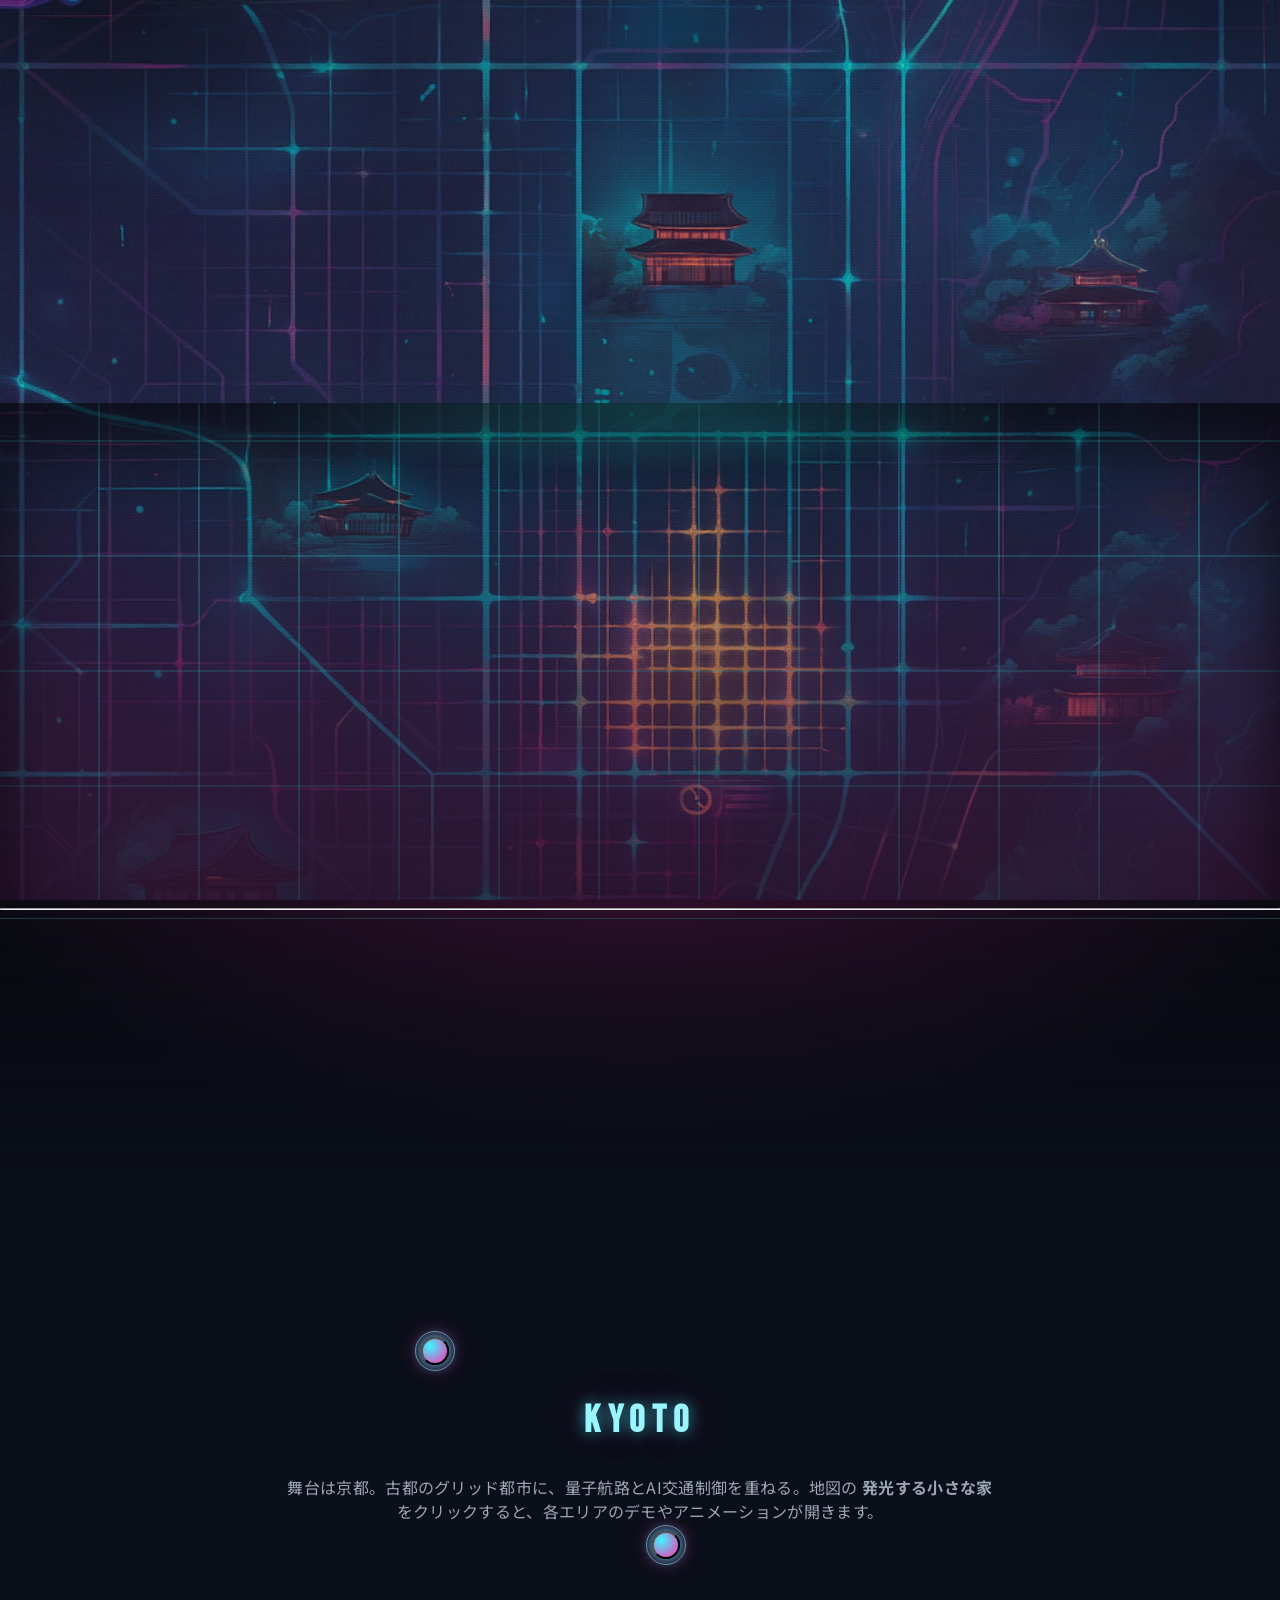
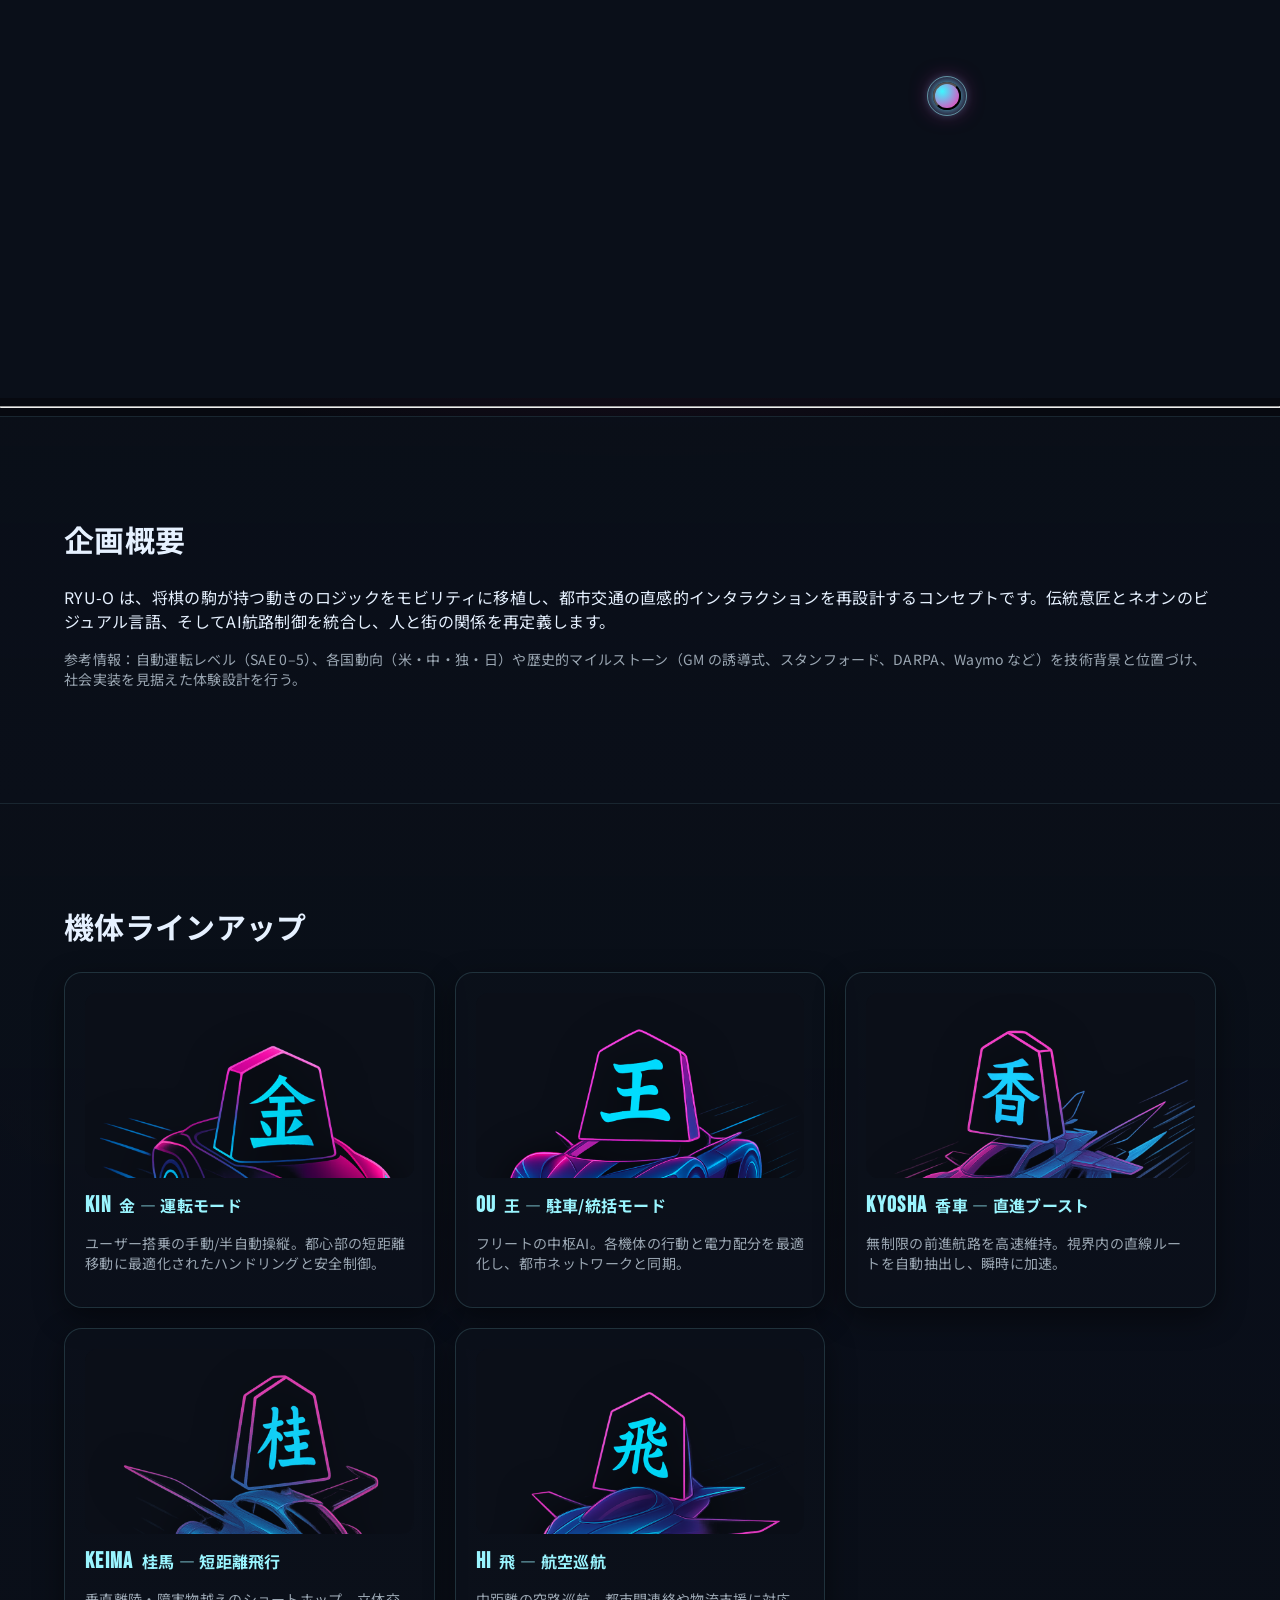
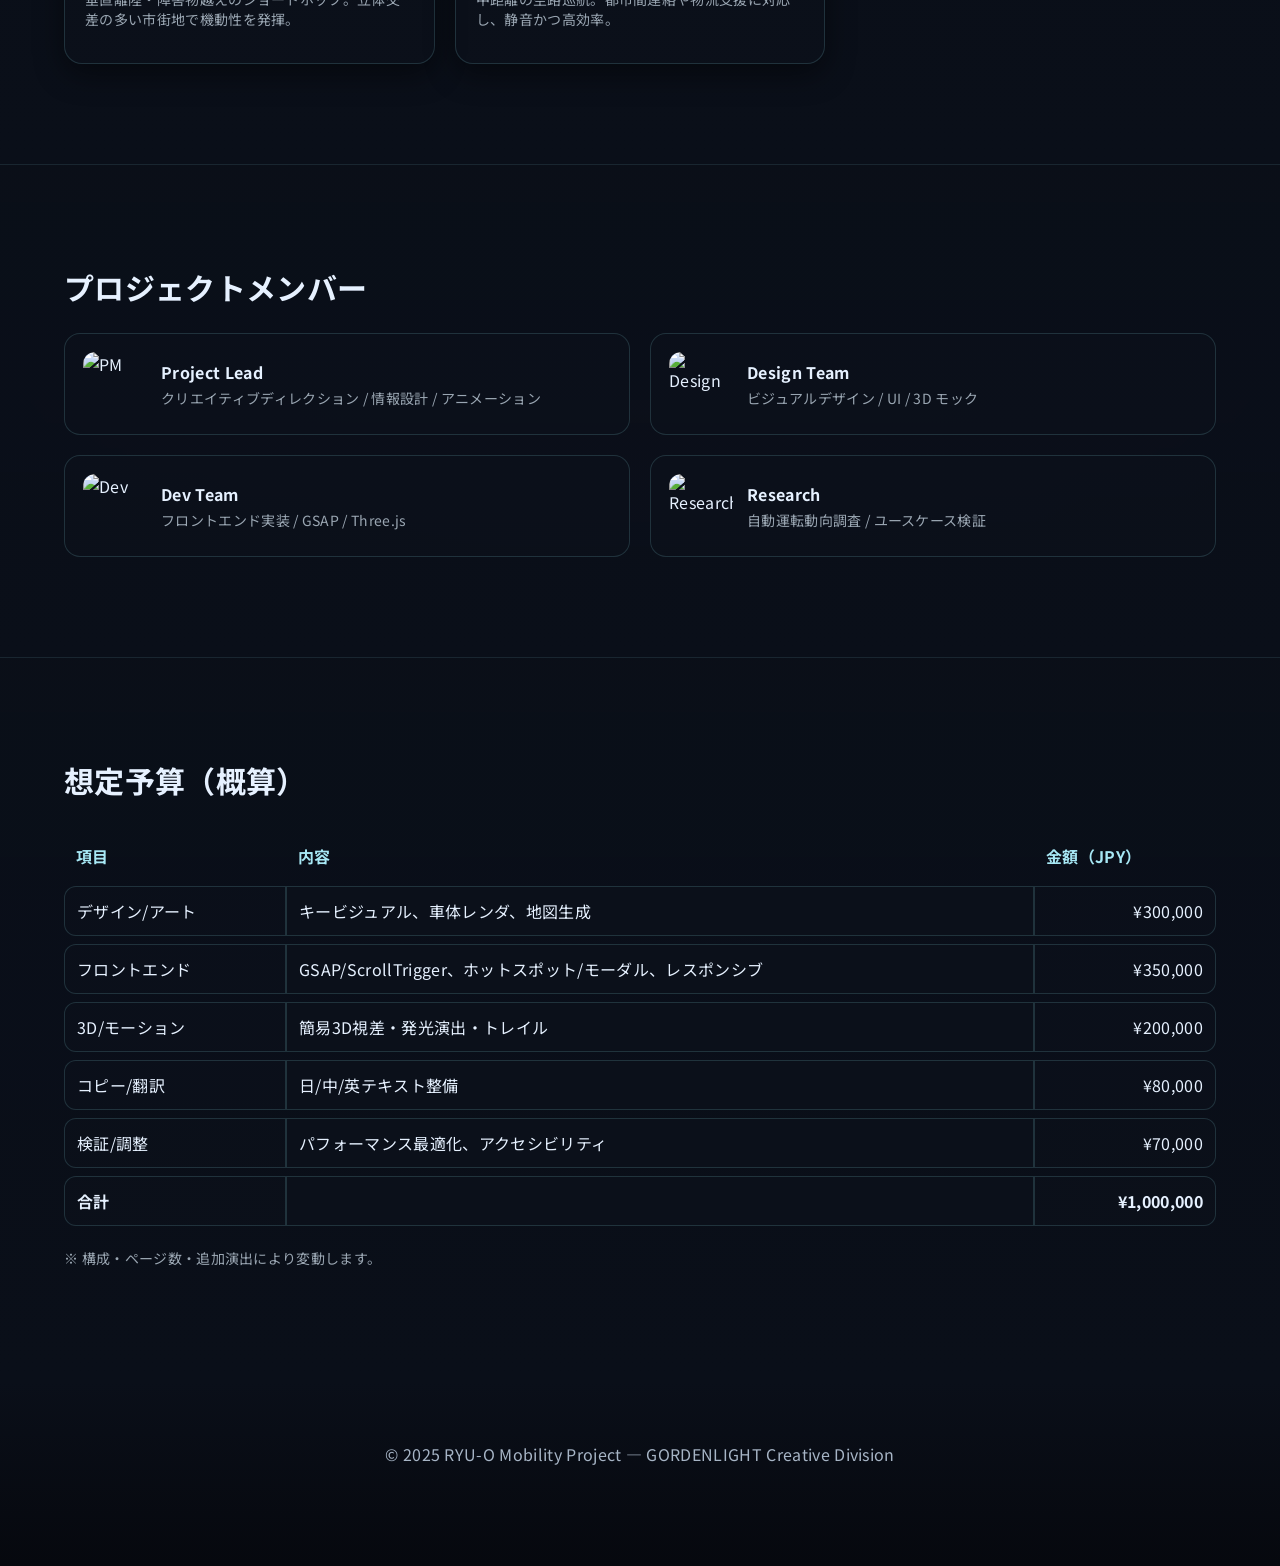
==== introduction/index.html @ 381fb07f "add animation and so on." ====
<!DOCTYPE html>
<html lang="ja">
<head>
  <meta charset="utf-8" />
  <meta name="viewport" content="width=device-width, initial-scale=1" />
  <title>RYU-O | 未来を駆ける、将棋モビリティ</title>
  <meta name="description" content="伝統×テクノロジー。将棋の駒をモチーフにしたモビリティ企画 RYU-O の展示サイト。" />
  <link rel="preconnect" href="https://fonts.googleapis.com">
  <link rel="preconnect" href="https://fonts.gstatic.com" crossorigin>
  <link href="https://fonts.googleapis.com/css2?family=Bebas+Neue&family=Noto+Sans+JP:wght@400;700;900&display=swap" rel="stylesheet">
  <!-- GSAP -->
  <script src="https://cdn.jsdelivr.net/npm/gsap@3.12.5/dist/gsap.min.js" defer></script>
  <script src="https://cdn.jsdelivr.net/npm/gsap@3.12.5/dist/ScrollTrigger.min.js" defer></script>
  <style>
    :root{
      --bg:#070910; --ink:#E6F1FF; --muted:#9AA6B2; --neon-pink:#ff2fb3; --neon-cyan:#3cf7ff; --accent:#9af5ff;
      --card:#0C111Bcc; --shadow:0 10px 30px rgba(0,0,0,.45); --max:1200px;
      --glow:0 0 16px rgba(60,247,255,.6),0 0 40px rgba(255,47,179,.25);
    }
    *{box-sizing:border-box}
    html,body{height:100%}
    body{margin:0; background:radial-gradient(1200px 600px at 50% -100px, rgba(255,47,179,.2), transparent 60%), var(--bg); color:var(--ink); font-family:"Noto Sans JP",system-ui,-apple-system,Segoe UI,Roboto,Helvetica,Arial; letter-spacing:.02em; overflow-x:hidden}
    a{color:inherit;text-decoration:none}
    img{max-width:100%;display:block}
    .wrap{max-width:var(--max); margin:0 auto; padding:0 24px}

    /* ===== Hero ===== */
    .hero{position:relative; min-height:100svh; display:grid; place-items:center; overflow:hidden}
    .hero__bg{position:absolute; inset:0; background:linear-gradient(to top, rgba(255,47,179,.25), transparent 45%), url('assets/img/hero.jpg') center/cover no-repeat; filter:saturate(1.05) contrast(1.05)}
    .scanlines{position:absolute; inset:0; background-image:repeating-linear-gradient(to bottom, rgba(255,255,255,.05) 0 1px, transparent 1px 3px); mix-blend-mode: overlay; pointer-events:none}
    .grid-floor{position:absolute; inset:auto 0 0 0; height:48svh; background:linear-gradient(transparent, rgba(7,9,16,.6)), radial-gradient(700px 100px at 50% 0, rgba(60,247,255,.35), transparent 60%), repeating-linear-gradient(90deg, transparent 0 98px, rgba(60,247,255,.25) 98px 100px), repeating-linear-gradient(0deg, transparent 0 98px, rgba(60,247,255,.2) 98px 100px); box-shadow:inset 0 40px 60px rgba(0,0,0,.6); transform-origin:center bottom}
    .hero__title{position:relative; z-index:2; text-align:center; margin-top:-6svh; text-shadow:0 2px 0 rgba(0,0,0,.6), var(--glow)}
    .logo{font-family:"Bebas Neue", system-ui; font-size:clamp(56px,9vw,120px); letter-spacing:.05em}
    .tag{margin-top:8px; font-weight:700; color:var(--accent); text-shadow:var(--glow)}
    .cta{margin-top:20px; display:inline-flex; gap:10px}
    .btn{padding:10px 16px; border-radius:12px; border:1px solid rgba(154,245,255,.2); background:#0b0f18b3; box-shadow:var(--shadow); font-weight:700}

    /* Car sprites */
    .cars{position:absolute; inset:0; pointer-events:none}
    .car{position:absolute; width:min(22vw, 320px); filter:drop-shadow(0 10px 20px rgba(0,0,0,.8)); transform:translate3d(0,0,0) scale(.9); opacity:.9}
    .car--kin{ left:58%; bottom:14%}
    .car--ou { left:38%; bottom:16%}
    .car--kyo{ left:18%; bottom:12%}
    .car--kei{ left:8%;  bottom:20%; width:min(18vw,260px)}
    .car--hi { right:6%; bottom:26%; width:min(18vw,260px)}

    /* ===== Map with hotspots ===== */
    .map{position:relative; min-height:120svh; display:grid; place-items:center; text-align:center; background:linear-gradient(180deg, rgba(10,15,25,0) 0%, rgba(10,15,25,1) 30%), url('assets/img/kyoto-map.jpg') center/cover no-repeat; border-top:1px solid rgba(154,245,255,.18)}
    .map h2{font-family:"Bebas Neue"; letter-spacing:.2em; font-size:clamp(24px,3.5vw,38px); color:var(--accent); text-shadow:var(--glow)}
    .map p{max-width:720px; color:var(--muted); margin:8px auto 28px}
    .hotspots{position:absolute; inset:0}
    .hotspot{position:absolute; width:28px; height:28px; border-radius:50%; background:radial-gradient(circle at 30% 30%, var(--neon-cyan), var(--neon-pink)); box-shadow:0 0 12px rgba(60,247,255,.85), 0 0 22px rgba(255,47,179,.6); cursor:pointer; transform:translate(-50%,-50%)}
    .hotspot:after{content:""; position:absolute; inset:-8px; border-radius:50%; border:1px solid rgba(154,245,255,.5); animation:pulse 1.8s infinite}
    @keyframes pulse{0%{transform:scale(.9)}50%{transform:scale(1.15)}100%{transform:scale(.9)}}

    /* ===== Sections ===== */
    .divider{height:1px; background:linear-gradient(90deg, transparent, rgba(154,245,255,.3), transparent)}
    .section{padding:100px 0; background:linear-gradient(180deg, rgba(10,15,25,.92), rgba(10,15,25,1)); border-top:1px solid rgba(154,245,255,.1)}
    .section h3{font-size:clamp(22px,3vw,30px); margin:0 0 24px}

    /* Feature cards */
    .cards{display:grid; grid-template-columns:repeat(12,1fr); gap:20px}
    .card{grid-column:span 12; background:var(--card); border:1px solid rgba(154,245,255,.15); border-radius:18px; padding:20px; box-shadow:var(--shadow); position:relative; overflow:hidden}
    .card__media{aspect-ratio:16/9; background:#0b0f18; border-radius:12px; overflow:hidden; display:grid; place-items:center; margin-bottom:14px}
    .card__media img{width:100%; height:100%; object-fit:contain; filter:drop-shadow(0 8px 20px rgba(0,0,0,.7))}
    .badge{display:inline-flex; align-items:center; gap:8px; font-weight:700; color:var(--accent)}
    .badge span{font-family:"Bebas Neue"; letter-spacing:.06em; font-size:22px}
    .spec{color:var(--muted); font-size:14px}
    @media(min-width:880px){.card{grid-column:span 6}}
    @media(min-width:1200px){.card{grid-column:span 4}}

    /* Team */
    .team{display:grid; grid-template-columns:repeat(12,1fr); gap:20px}
    .member{grid-column:span 12; background:var(--card); border:1px solid rgba(154,245,255,.15); border-radius:16px; padding:18px; display:flex; gap:14px; align-items:center}
    .member img{width:64px; height:64px; border-radius:12px; object-fit:cover}
    .member h4{margin:0 0 4px}
    .role{color:var(--muted); font-size:14px}
    @media(min-width:820px){.member{grid-column:span 6}}

    /* Budget table */
    .budget{width:100%; border-collapse:separate; border-spacing:0 8px}
    .budget th{color:#A7E8F5; text-align:left; font-weight:700; padding:10px 12px}
    .budget td{padding:12px; background:var(--card); border:1px solid rgba(154,245,255,.15)}
    .budget tr td:first-child{border-radius:12px 0 0 12px}
    .budget tr td:last-child{border-radius:0 12px 12px 0; text-align:right}

    /* Modal for hotspot */
    .modal{position:fixed; inset:0; display:none; place-items:center; background:rgba(0,0,0,.55); backdrop-filter:blur(3px); z-index:999}
    .modal__card{width:min(860px, 92vw); background:#0c111b; border:1px solid rgba(154,245,255,.2); border-radius:18px; padding:22px; box-shadow:0 30px 60px rgba(0,0,0,.5)}
    .modal__title{font-family:"Bebas Neue"; letter-spacing:.08em; font-size:28px; color:var(--accent)}
    .modal__body{color:var(--muted)}
    .modal__close{margin-top:14px; display:inline-flex; padding:10px 14px; border:1px solid rgba(154,245,255,.25); border-radius:10px; cursor:pointer}

    footer{padding:60px 0 100px; text-align:center; color:#A7B5C6; background:linear-gradient(180deg, rgba(10,15,25,1), #06080e)}
  </style>
</head>
<body>
  <!-- ================= HERO ================= -->
  <header class="hero" id="home">
    <div class="hero__bg" aria-hidden="true"></div>
    <div class="grid-floor" aria-hidden="true"></div>
    <div class="scanlines" aria-hidden="true"></div>

    <div class="hero__title wrap">
      <div class="logo">RYU‑O</div>
      <div class="tag">未来を駆ける、将棋モビリティ</div>
      <div class="cta">
        <a class="btn" href="#overview">企画概要</a>
        <a class="btn" href="#features">機体ラインアップ</a>
      </div>
    </div>

    <!-- Car sprites (透明PNGを配置) -->
    <div class="cars" aria-hidden="true">
      <img class="car car--kyo" src="assets/img/car-kyo.png" alt="香車 / KYOSHA" />
      <img class="car car--ou"  src="assets/img/car-ou.png"  alt="王 / OU" />
      <img class="car car--kin" src="assets/img/car-kin.png" alt="金 / KIN" />
      <img class="car car--kei" src="assets/img/car-kei.png" alt="桂馬 / KEIMA" />
      <img class="car car--hi"  src="assets/img/car-hi.png"  alt="飛 / HI" />
    </div>
  </header>

  <hr class="divider"/>

  <!-- =============== MAP + HOTSPOTS =============== -->
  <section class="map" id="map">
    <div class="wrap">
      <h2>KYOTO</h2>
      <p>舞台は京都。古都のグリッド都市に、量子航路とAI交通制御を重ねる。地図の <strong>発光する小さな家</strong> をクリックすると、各エリアのデモやアニメーションが開きます。</p>
    </div>
    <!-- hotspots (百分比で配置) 例：x%, y% -->
    <div class="hotspots" aria-hidden="false">
      <button class="hotspot" style="left:52%; top:58%" data-spot="central"> </button>
      <button class="hotspot" style="left:34%; top:40%" data-spot="north"> </button>
      <button class="hotspot" style="left:74%; top:72%" data-spot="east"> </button>
    </div>
  </section>

  <hr class="divider"/>

  <!-- =============== OVERVIEW =============== -->
  <section class="section" id="overview">
    <div class="wrap">
      <h3>企画概要</h3>
      <p>RYU‑O は、将棋の駒が持つ動きのロジックをモビリティに移植し、都市交通の直感的インタラクションを再設計するコンセプトです。伝統意匠とネオンのビジュアル言語、そしてAI航路制御を統合し、人と街の関係を再定義します。</p>
      <p class="spec">参考情報：自動運転レベル（SAE 0–5）、各国動向（米・中・独・日）や歴史的マイルストーン（GM の誘導式、スタンフォード、DARPA、Waymo など）を技術背景と位置づけ、社会実装を見据えた体験設計を行う。</p>
    </div>
  </section>

  <!-- =============== FEATURES =============== -->
  <section class="section" id="features">
    <div class="wrap">
      <h3>機体ラインアップ</h3>
      <div class="cards">
        <article class="card reveal">
          <div class="card__media"><img src="assets/img/car-kin.png" alt="KIN"/></div>
          <div class="badge"><span>KIN</span> 金 — 運転モード</div>
          <p class="spec">ユーザー搭乗の手動/半自動操縦。都心部の短距離移動に最適化されたハンドリングと安全制御。</p>
        </article>
        <article class="card reveal">
          <div class="card__media"><img src="assets/img/car-ou.png" alt="OU"/></div>
          <div class="badge"><span>OU</span> 王 — 駐車/統括モード</div>
          <p class="spec">フリートの中枢AI。各機体の行動と電力配分を最適化し、都市ネットワークと同期。</p>
        </article>
        <article class="card reveal">
          <div class="card__media"><img src="assets/img/car-kyo.png" alt="KYOSHA"/></div>
          <div class="badge"><span>KYOSHA</span> 香車 — 直進ブースト</div>
          <p class="spec">無制限の前進航路を高速維持。視界内の直線ルートを自動抽出し、瞬時に加速。</p>
        </article>
        <article class="card reveal">
          <div class="card__media"><img src="assets/img/car-kei.png" alt="KEIMA"/></div>
          <div class="badge"><span>KEIMA</span> 桂馬 — 短距離飛行</div>
          <p class="spec">垂直離陸・障害物越えのショートホップ。立体交差の多い市街地で機動性を発揮。</p>
        </article>
        <article class="card reveal">
          <div class="card__media"><img src="assets/img/car-hi.png" alt="HI"/></div>
          <div class="badge"><span>HI</span> 飛 — 航空巡航</div>
          <p class="spec">中距離の空路巡航。都市間連絡や物流支援に対応し、静音かつ高効率。</p>
        </article>
      </div>
    </div>
  </section>

  <!-- =============== TEAM =============== -->
  <section class="section" id="team">
    <div class="wrap">
      <h3>プロジェクトメンバー</h3>
      <div class="team">
        <div class="member reveal">
          <img src="assets/img/member-1.jpg" alt="PM"/>
          <div>
            <h4>Project Lead</h4>
            <div class="role">クリエイティブディレクション / 情報設計 / アニメーション</div>
          </div>
        </div>
        <div class="member reveal">
          <img src="assets/img/member-2.jpg" alt="Design"/>
          <div>
            <h4>Design Team</h4>
            <div class="role">ビジュアルデザイン / UI / 3D モック</div>
          </div>
        </div>
        <div class="member reveal">
          <img src="assets/img/member-3.jpg" alt="Dev"/>
          <div>
            <h4>Dev Team</h4>
            <div class="role">フロントエンド実装 / GSAP / Three.js</div>
          </div>
        </div>
        <div class="member reveal">
          <img src="assets/img/member-4.jpg" alt="Research"/>
          <div>
            <h4>Research</h4>
            <div class="role">自動運転動向調査 / ユースケース検証</div>
          </div>
        </div>
      </div>
    </div>
  </section>

  <!-- =============== BUDGET =============== -->
  <section class="section" id="budget">
    <div class="wrap">
      <h3>想定予算（概算）</h3>
      <table class="budget">
        <thead>
          <tr><th>項目</th><th>内容</th><th>金額（JPY）</th></tr>
        </thead>
        <tbody>
          <tr><td>デザイン/アート</td><td>キービジュアル、車体レンダ、地図生成</td><td>¥300,000</td></tr>
          <tr><td>フロントエンド</td><td>GSAP/ScrollTrigger、ホットスポット/モーダル、レスポンシブ</td><td>¥350,000</td></tr>
          <tr><td>3D/モーション</td><td>簡易3D視差・発光演出・トレイル</td><td>¥200,000</td></tr>
          <tr><td>コピー/翻訳</td><td>日/中/英テキスト整備</td><td>¥80,000</td></tr>
          <tr><td>検証/調整</td><td>パフォーマンス最適化、アクセシビリティ</td><td>¥70,000</td></tr>
          <tr><td><strong>合計</strong></td><td></td><td><strong>¥1,000,000</strong></td></tr>
        </tbody>
      </table>
      <p class="spec">※ 構成・ページ数・追加演出により変動します。</p>
    </div>
  </section>

  <footer>
    © 2025 RYU‑O Mobility Project — GORDENLIGHT Creative Division
  </footer>

  <!-- =============== INTERACTIONS =============== -->
  <script>
    window.addEventListener('DOMContentLoaded', () => {
      const { gsap, ScrollTrigger } = window; gsap.registerPlugin(ScrollTrigger);

      // ===== 1) CAR LAUNCH =====
      const tl = gsap.timeline({
        scrollTrigger: { trigger: '.hero', start: 'top top', end: '+=1200', scrub: true, pin: true }
      });
      tl.to('.grid-floor', { scaleY: 1.15, transformOrigin: 'center bottom', ease: 'none' }, 0);
      const cars = [
        { sel: '.car--ou',  x: 0,   y: -900, s: 1.9, r: 2 },
        { sel: '.car--kin', x: 220, y: -820, s: 1.8, r: -3 },
        { sel: '.car--kyo', x: -260,y: -760, s: 1.7, r: 3 },
        { sel: '.car--kei', x: -120,y: -700, s: 1.6, r: -6 },
        { sel: '.car--hi',  x: 180, y: -680, s: 1.5, r: 5 },
      ];
      cars.forEach((c,i)=> tl.to(c.sel, { x:c.x, y:c.y, scale:c.s, rotate:c.r, filter:'drop-shadow(0 30px 60px rgba(0,0,0,.9))', ease: 'power3.inOut' }, 0.08*i));
      tl.to('.hero__title', { y: -120, opacity: 0.0, ease: 'power1.out' }, 0.1);

      // ===== 2) REVEAL on scroll =====
      gsap.utils.toArray('.reveal').forEach((el) => {
        gsap.from(el, { scrollTrigger: { trigger: el, start: 'top 80%' }, y: 30, opacity: 0, duration: .8, ease: 'power2.out' });
      });

      // ===== 3) HOTSPOT MODALS =====
      const copy = {
        central: {
          title: '中央区画 — スマートハブ',
          body: '集配・乗換・エネルギー補給の複合ノード。金(KIN)の手動/半自動と王(OU)の統括AIが連携して需要を捌く。'
        },
        north: {
          title: '北エリア — 高低差ルート',
          body: '桂馬(KEI)の短距離飛行で立体交差をまたぎ、香車(KYOSHA)の直進ブーストで幹線を維持。'
        },
        east: {
          title: '東エリア — 空路回廊',
          body: '飛(HI)の静音巡航で医療/緊急物資を中距離搬送。夜間は航路ライトが自動点灯。'
        }
      };

      const modal = document.createElement('div');
      modal.className = 'modal';
      modal.innerHTML = `<div class="modal__card"><div class="modal__title"></div><div class="modal__body"></div><button class="modal__close">閉じる</button></div>`;
      document.body.appendChild(modal);
      const titleEl = modal.querySelector('.modal__title');
      const bodyEl = modal.querySelector('.modal__body');

      const openModal = (key) => {
        const c = copy[key]; if(!c) return;
        titleEl.textContent = c.title; bodyEl.textContent = c.body;
        modal.style.display = 'grid';
        gsap.fromTo('.modal__card', { y: 30, opacity: 0 }, { y: 0, opacity: 1, duration: .35, ease: 'power2.out' });
      };
      const closeModal = () => { gsap.to('.modal__card', { y: 10, opacity: 0, duration:.2, onComplete:()=> modal.style.display='none' }); };
      modal.querySelector('.modal__close').addEventListener('click', closeModal);
      modal.addEventListener('click', (e)=>{ if(e.target === modal) closeModal(); });

      document.querySelectorAll('.hotspot').forEach(h => {
        h.addEventListener('click', ()=>{
          // クリック時の小さな噴射演出
          gsap.fromTo(h, { scale: 1 }, { scale: 1.25, duration: .12, yoyo: true, repeat: 1, ease: 'power1.inOut' });
          openModal(h.dataset.spot);
        });
      });
    });
  </script>
</body>
</html>
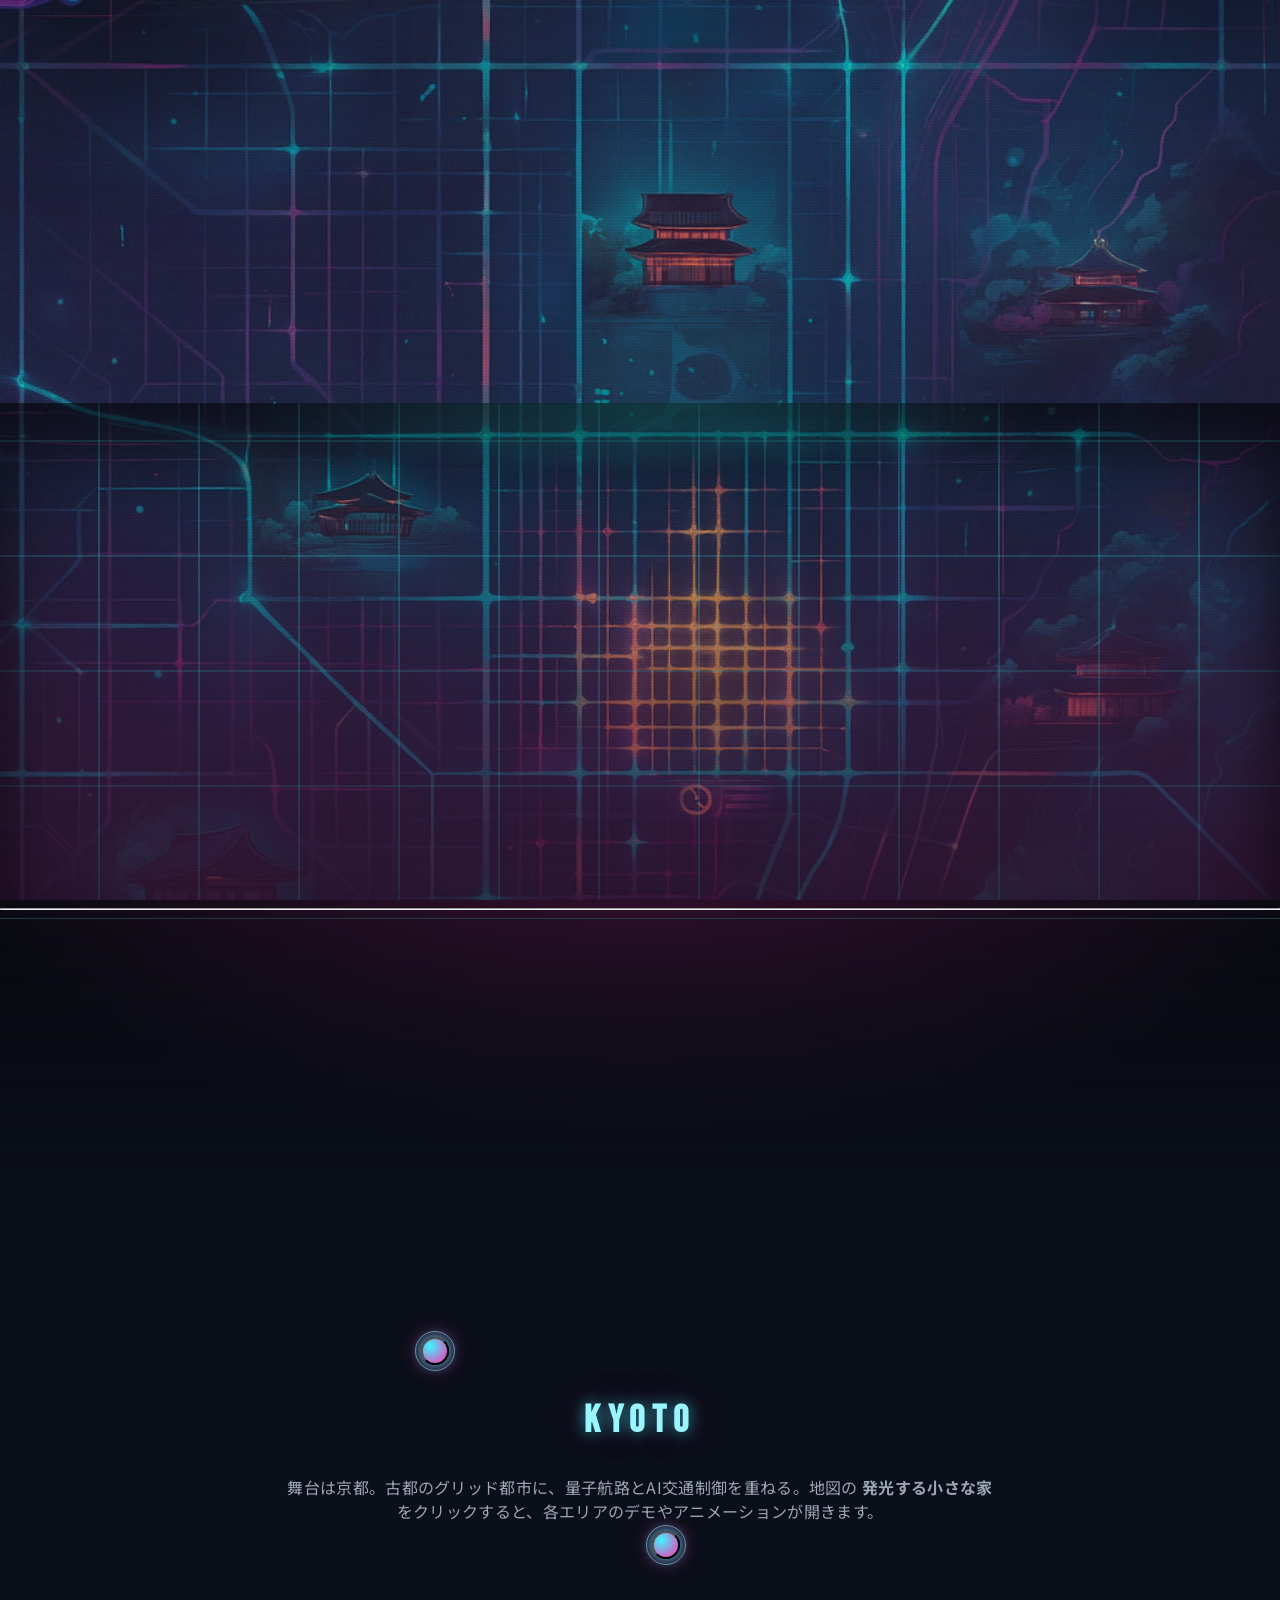
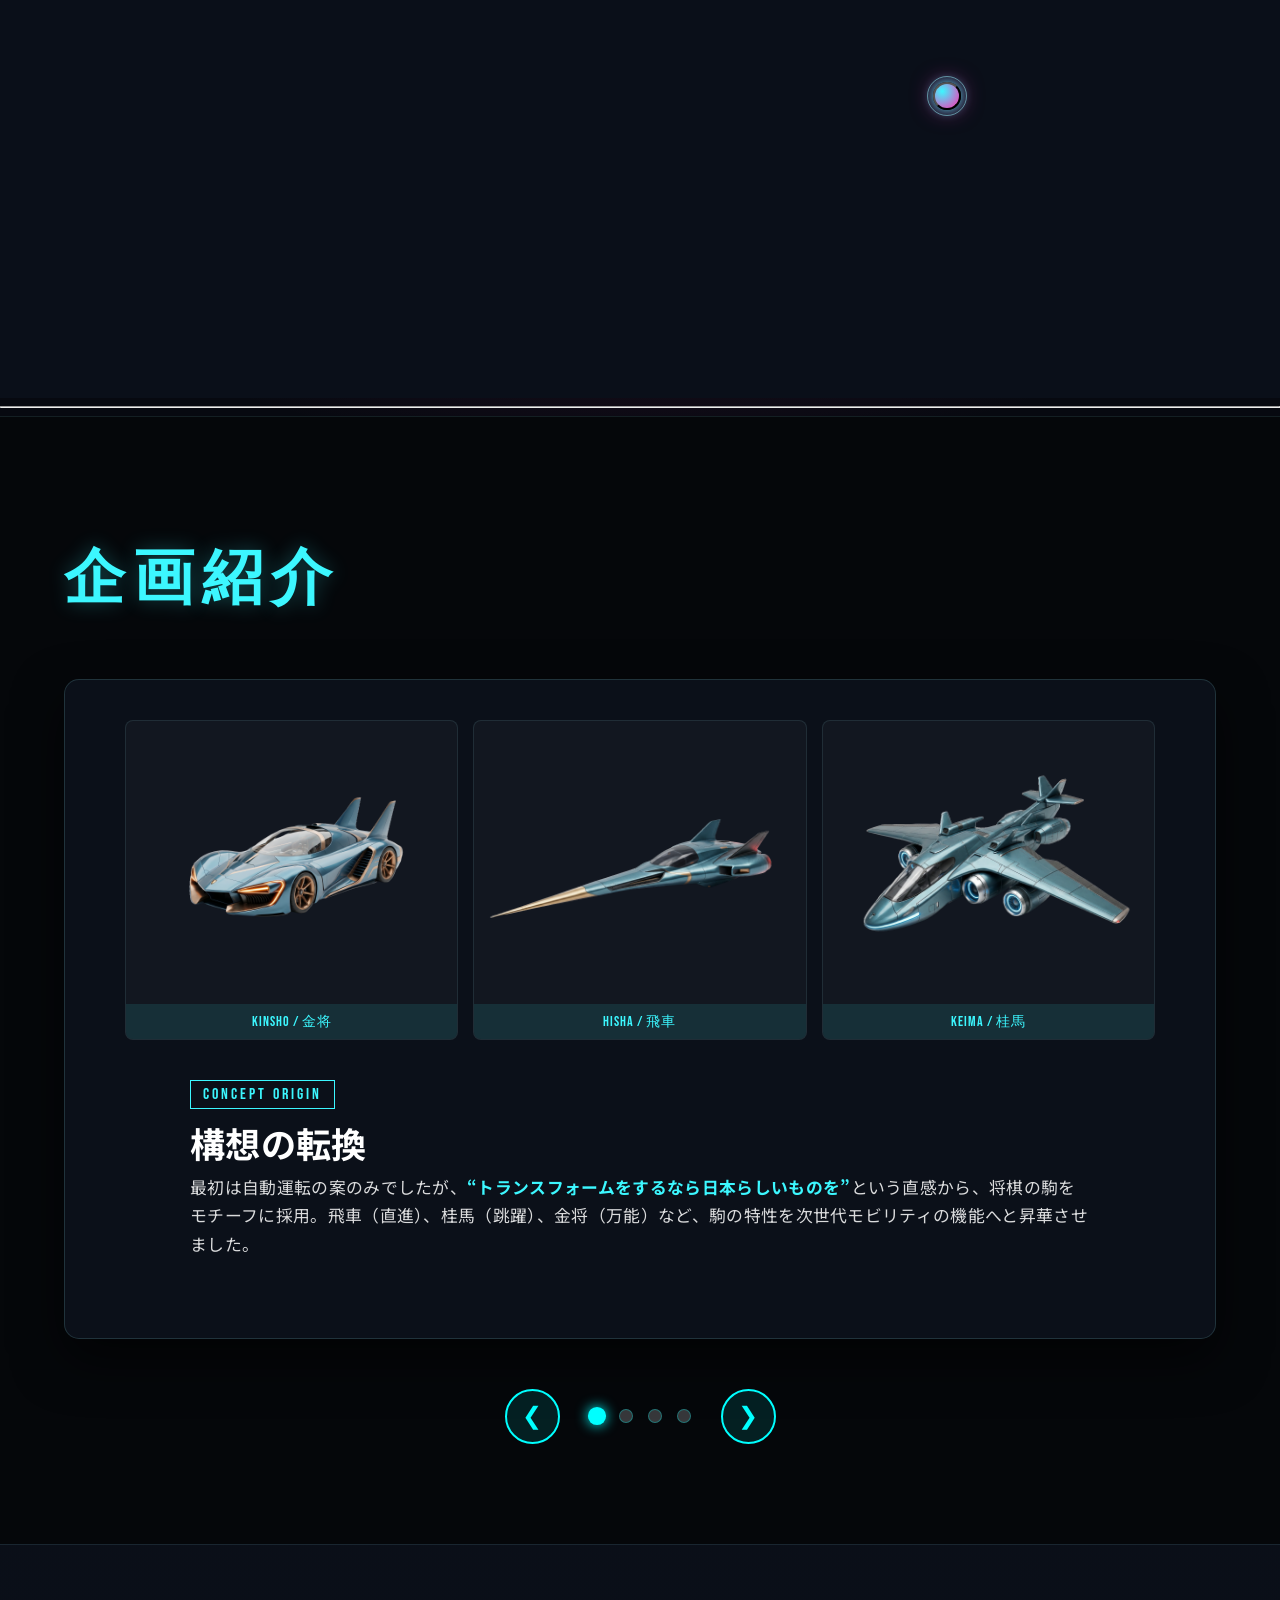
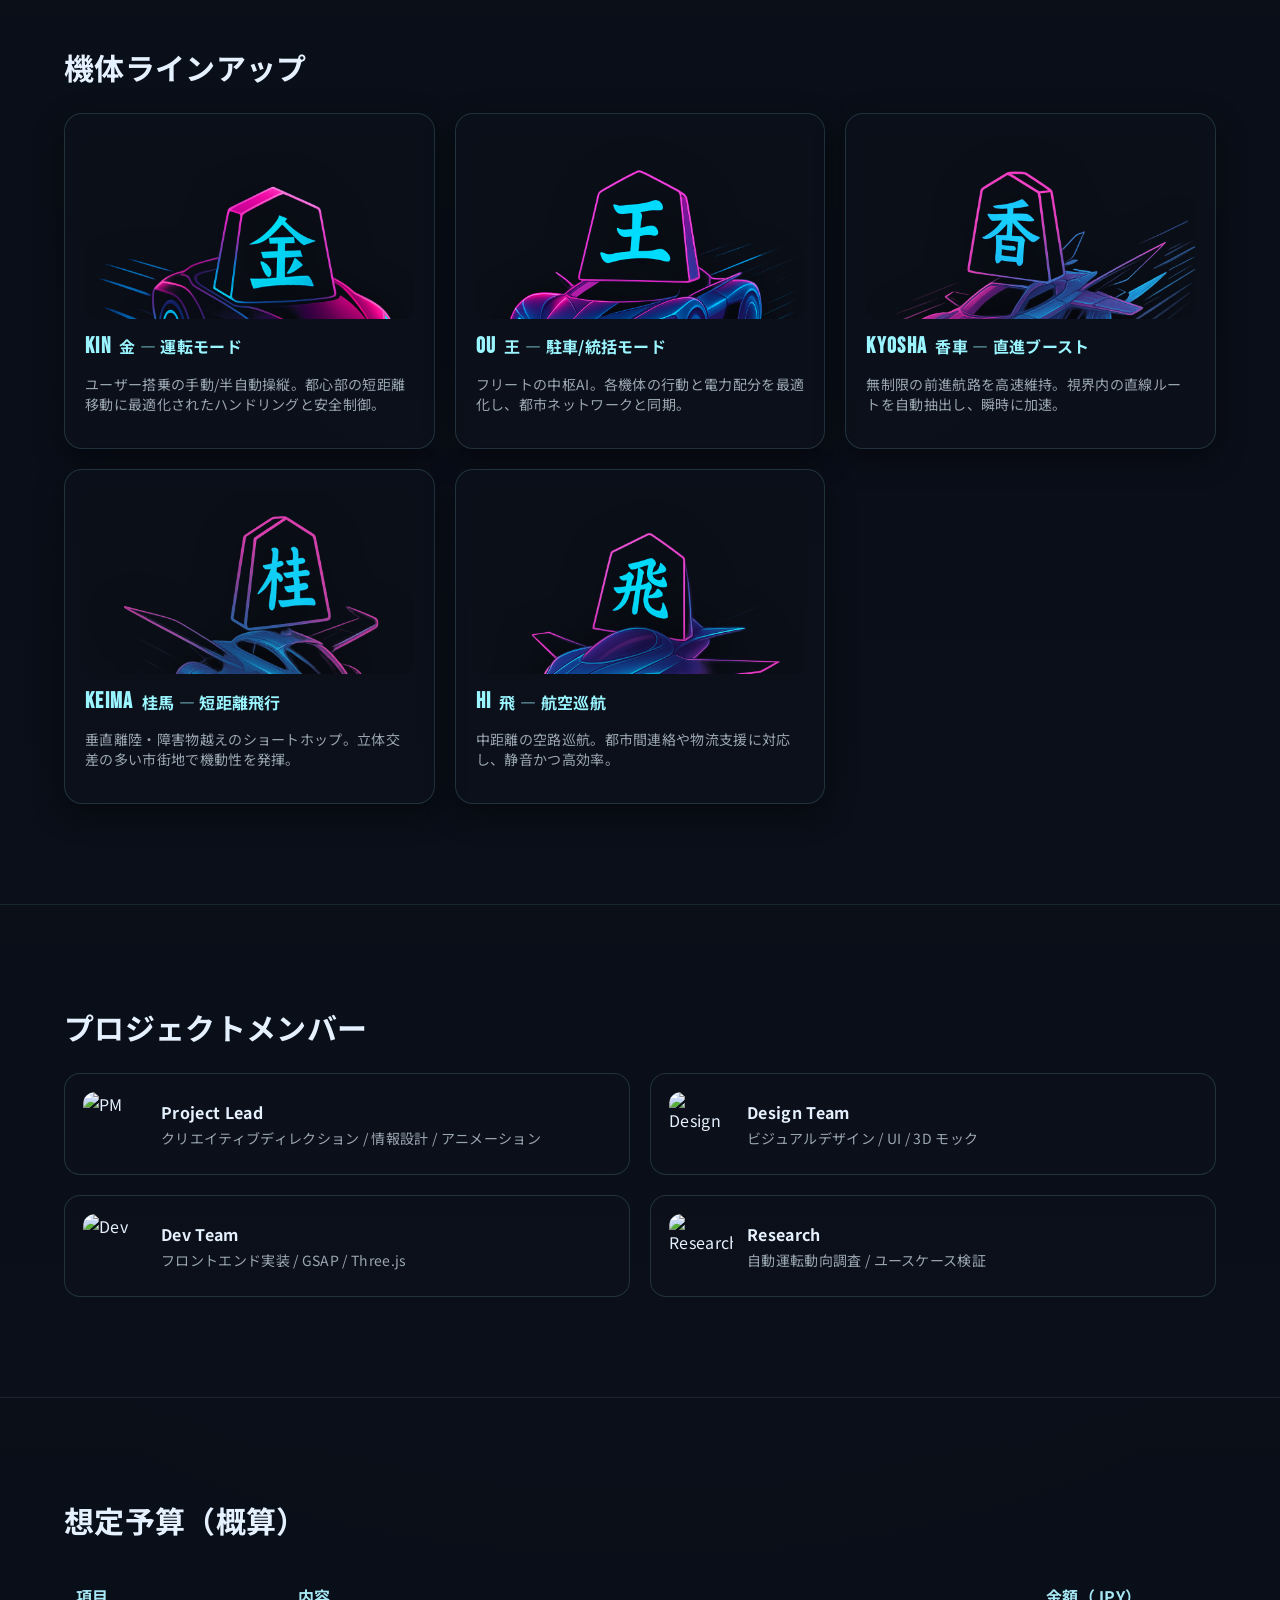
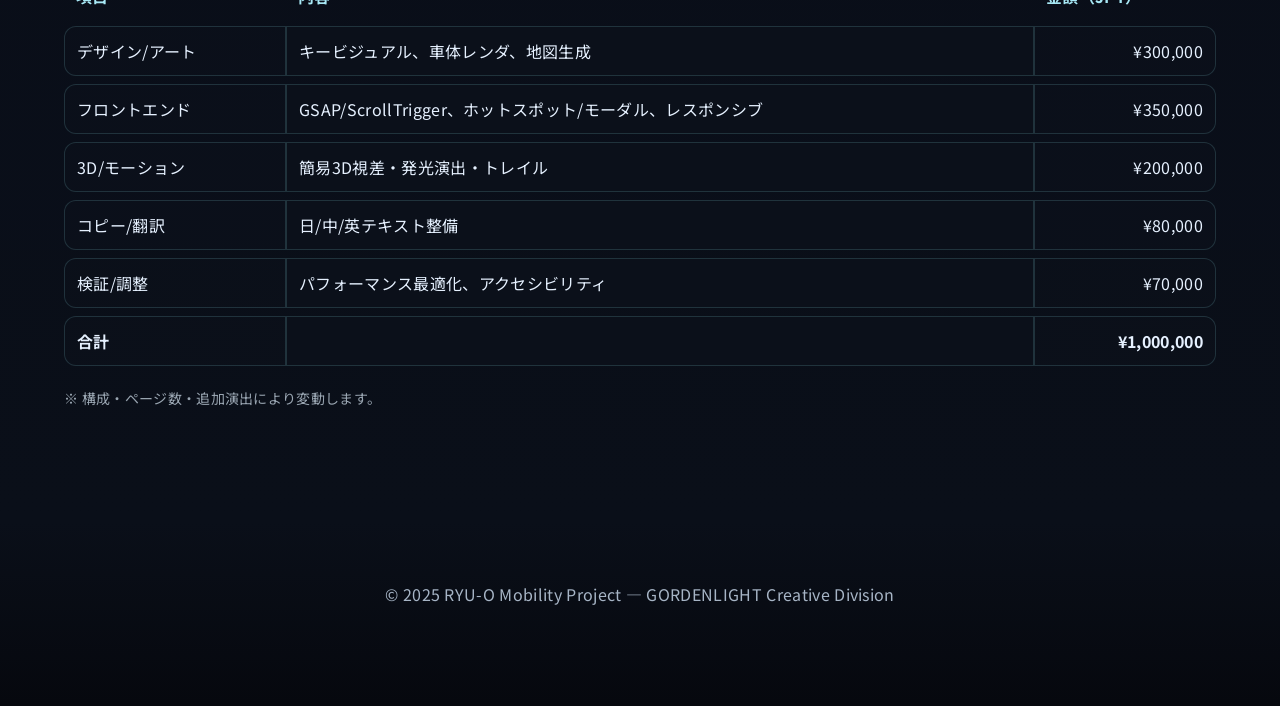
==== commit beb71c91: "Add files via upload" ====
--- a/introduction/index.html
+++ b/introduction/index.html
@@ -92,6 +92,248 @@
     .modal__close{margin-top:14px; display:inline-flex; padding:10px 14px; border:1px solid rgba(154,245,255,.25); border-radius:10px; cursor:pointer}
 
     footer{padding:60px 0 100px; text-align:center; color:#A7B5C6; background:linear-gradient(180deg, rgba(10,15,25,1), #06080e)}
+
+/* 轮播图外框加大 */
+.overview-carousel { 
+    position: relative; 
+    max-width: 1200px; /* 宽度加大 */
+    margin: 60px auto 0; 
+}
+
+.carousel-container { 
+    position: relative; 
+    overflow: hidden; 
+    border-radius: 15px; 
+    background: rgba(5, 5, 16, 0.8); 
+    border: 1px solid rgba(0, 255, 255, 0.4); 
+    backdrop-filter: blur(10px);
+}
+
+.carousel-track { 
+    display: flex; 
+    transition: transform 0.6s cubic-bezier(0.25, 1, 0.5, 1); /* 平滑翻页动画 */
+}
+
+/* 内容框调大 */
+.carousel-slide { 
+    min-width: 100%; 
+    padding: 60px; 
+    display: flex; 
+    flex-direction: column; 
+    gap: 40px; 
+    align-items: center; 
+}
+
+@media(min-width:768px){ 
+    .carousel-slide { flex-direction: row; text-align: left; } 
+    .carousel-slide__image { flex: 0 0 45%; max-width: 500px; } 
+    .carousel-slide__content { flex: 1; }
+}
+
+.carousel-slide__image img { width: 100%; border-radius: 8px; box-shadow: 0 0 20px rgba(0,0,0,0.5); }
+.carousel-slide__title { font-family: 'DotGothic16', sans-serif; font-size: 32px; color: #fff; margin-bottom: 15px; }
+
+/* 箭头与圆点导航容器 */
+.carousel-nav { 
+    display: flex; 
+    justify-content: center; 
+    align-items: center; 
+    gap: 30px; 
+    margin-top: 30px; 
+    position: relative;
+    z-index: 10;
+}
+
+/* 按钮样式 - 已去除点击白框 */
+.carousel-btn { 
+    width: 55px; 
+    height: 55px; 
+    border-radius: 50%; 
+    background: rgba(0, 255, 255, 0.1); 
+    border: 2px solid #00ffff; 
+    color: #00ffff; 
+    cursor: pointer; 
+    font-size: 24px; 
+    display: flex; 
+    align-items: center; 
+    justify-content: center; 
+    transition: 0.3s;
+    
+    /* 核心修改：去掉点击时的白框和手机端阴影 */
+    outline: none;
+    -webkit-tap-highlight-color: transparent;
+}
+.carousel-btn:hover { background: #00ffff; color: #000; box-shadow: 0 0 15px #00ffff; }
+.carousel-btn:focus { outline: none; } /* 确保焦点状态下也没有边框 */
+
+/* 圆点容器 */
+.carousel-dots {
+    display: flex;
+    gap: 15px;
+    align-items: center;
+}
+
+/* 圆点样式 - 已去除点击白框 */
+.carousel-dot { 
+    display: block; 
+    width: 14px; 
+    height: 14px; 
+    border-radius: 50%; 
+    background: rgba(255, 255, 255, 0.2); 
+    border: 1px solid rgba(0, 255, 255, 0.3);
+    cursor: pointer; 
+    transition: all 0.3s ease; 
+    
+    /* 核心修改：去掉点击时的白框和手机端阴影 */
+    outline: none;
+    -webkit-tap-highlight-color: transparent;
+}
+.carousel-dot:focus { outline: none; }
+
+/* 激活状态 */
+.carousel-dot--active { 
+    background: #00ffff !important; 
+    box-shadow: 0 0 10px #00ffff; 
+    transform: scale(1.3); 
+    opacity: 1;
+}
+
+/* 第二页三图网格布局 */
+.carousel-slide__grid {
+  flex: 0 0 45%;
+  display: grid;
+  grid-template-columns: 1fr 1fr;
+  gap: 10px;
+}
+.grid-main {
+  grid-column: span 2;
+  border: 1px solid rgba(60, 247, 255, 0.3);
+  padding: 5px;
+  background: rgba(255,255,255,0.02);
+}
+.grid-sub {
+  border: 1px solid rgba(60, 247, 255, 0.3);
+  padding: 5px;
+  background: rgba(255,255,255,0.02);
+}
+.carousel-slide__grid img {
+  width: 100%;
+  height: auto;
+  display: block;
+}
+
+/* 之前提供的去白框和排版样式保持不变 */
+.carousel-btn, .carousel-dot {
+  outline: none !important;
+  -webkit-tap-highlight-color: transparent;
+}
+
+  /* 局部样式：只影响这一页 */
+  
+  /* 1. 布局容器：上下结构 */
+  .carousel-slide {
+    display: flex;
+    flex-direction: column;
+    justify-content: space-between;
+    height: 100%;
+    padding: 0 20px; /* 两侧留白 */
+  }
+
+  /* 2. 图片画廊：三图并排 */
+  .archive-gallery {
+    display: flex;
+    gap: 15px; /* 图片间距 */
+    height: 60%; /* 图片占据 60% 高度 */
+    width: 100%;
+    margin-top: 10px;
+  }
+
+  /* 3. 卡片外壳 */
+  .archive-card {
+    flex: 1; /* 三张卡片平分宽度 */
+    background: rgba(255, 255, 255, 0.03);
+    border: 1px solid rgba(255, 255, 255, 0.1);
+    border-radius: 8px;
+    overflow: hidden;
+    position: relative;
+    transition: transform 0.3s ease;
+  }
+  .archive-card:hover {
+    border-color: var(--neon-cyan);
+    transform: translateY(-5px); /* 悬停微微上浮 */
+  }
+
+  /* 4. 图片容器与裁切逻辑 */
+  .img-wrapper {
+    width: 100%;
+    height: 100%;
+    position: relative;
+  }
+  .img-wrapper img {
+    width: 100%;
+    height: 100%;
+    object-fit: cover; /* 填满容器，多余切掉 */
+    display: block;
+    /* object-position 在 HTML 标签里单独定义了，
+       AI 和 存钱罐 是 top center (保头)
+       刀 是 center center (保中间) */
+  }
+
+  /* 5. 图片上的小标签 */
+  .card-label {
+    position: absolute;
+    bottom: 0;
+    left: 0;
+    width: 100%;
+    background: rgba(0, 0, 0, 0.7);
+    backdrop-filter: blur(4px);
+    color: var(--neon-cyan);
+    font-family: 'Bebas Neue';
+    font-size: 0.9rem;
+    text-align: center;
+    padding: 8px 0;
+    letter-spacing: 2px;
+  }
+
+  /* 6. 底部文字区 */
+  .archive-text {
+    height: 35%; /* 文字占据 35% 高度 */
+    display: flex;
+    flex-direction: column;
+    justify-content: center;
+  }
+  .archive-header {
+    display: flex;
+    align-items: baseline;
+  }
+  .text-columns {
+    display: flex;
+    justify-content: space-between; /* 文字横向排布 */
+    gap: 20px;
+  }
+  .text-columns p {
+    flex: 1;
+    font-size: 0.85rem;
+    line-height: 1.5;
+    color: #9AA6B2;
+    background: rgba(255,255,255,0.02);
+    padding: 10px;
+    border-radius: 4px;
+    margin: 0;
+  }
+  .text-columns b {
+    color: #fff;
+    display: block;
+    margin-bottom: 4px;
+    font-size: 0.9rem;
+  }
+
+  /* 移动端适配 */
+  @media (max-width: 768px) {
+    .text-columns { flex-direction: column; gap: 5px; }
+    .archive-gallery { height: 50%; }
+    .archive-text { height: auto; }
+  }
   </style>
 </head>
 <body>
@@ -138,15 +380,216 @@
 
   <hr class="divider"/>
 
-  <!-- =============== OVERVIEW =============== -->
-  <section class="section" id="overview">
-    <div class="wrap">
-      <h3>企画概要</h3>
-      <p>RYU‑O は、将棋の駒が持つ動きのロジックをモビリティに移植し、都市交通の直感的インタラクションを再設計するコンセプトです。伝統意匠とネオンのビジュアル言語、そしてAI航路制御を統合し、人と街の関係を再定義します。</p>
-      <p class="spec">参考情報：自動運転レベル（SAE 0–5）、各国動向（米・中・独・日）や歴史的マイルストーン（GM の誘導式、スタンフォード、DARPA、Waymo など）を技術背景と位置づけ、社会実装を見据えた体験設計を行う。</p>
+  <!-- =============== 企画紹介 =============== -->
+  <section class="section" id="overview" style="background: #05070a; padding-top: 120px;">
+  <div class="wrap">
+    <h3 style="font-family: 'Bebas Neue'; font-size: clamp(2.5rem, 5vw, 3.8rem); letter-spacing: 8px; color: var(--neon-cyan); margin-bottom: 60px; text-shadow: 0 0 20px rgba(60,247,255,0.3);">
+      企画紹介
+    </h3>
+    
+    <div class="overview-carousel">
+      <div class="carousel-container" style="background: rgba(12, 17, 27, 0.95); border: 1px solid rgba(154,245,255,0.15); box-shadow: 0 20px 50px rgba(0,0,0,0.6);">
+        <div class="carousel-track" id="carouselTrack">
+          
+          <div class="carousel-slide slide-column">
+            <div class="concept-gallery">
+              <div class="concept-card">
+                <div class="concept-img-box"><img src="assets/img/金将.png" alt="Kinsho"></div>
+                <div class="concept-label">KINSHO / 金将</div>
+                
+              </div>
+              <div class="concept-card">
+                <div class="concept-img-box"><img src="assets/img/飛車.png" alt="Hisha"></div>
+                <div class="concept-label">HISHA / 飛車</div>
+                
+              </div>
+              <div class="concept-card">
+                <div class="concept-img-box"><img src="assets/img/桂馬.png" alt="Keima"></div>
+                <div class="concept-label">KEIMA / 桂馬</div>
+              </div>
+            </div>
+            <div class="carousel-slide__content design-content">
+              <span class="slide-badge-new">CONCEPT ORIGIN</span>
+              <h4 class="slide-title-new">構想の転換</h4>
+              <p class="slide-text-large">
+                最初は自動運転の案のみでしたが、<b>“トランスフォームをするなら日本らしいものを”</b>という直感から、将棋の駒をモチーフに採用。飛車（直進）、桂馬（跳躍）、金将（万能）など、駒の特性を次世代モビリティの機能へと昇華させました。
+              </p>
+            </div>
+          </div>
+
+          <div class="carousel-slide slide-column">
+            <div class="archive-gallery-new">
+              <div class="archive-card-new">
+                <img src="assets/img/ai.jpg" alt="AI*RIS">
+                <div class="card-overlay">AI*RIS</div>
+              </div>
+              <div class="archive-card-new">
+                <img src="assets/img/plan2.png" alt="Healing Blade">
+                <div class="card-overlay">HEALING BLADE</div>
+              </div>
+              <div class="archive-card-new">
+                <img src="assets/img/plan1.png" alt="Piggy Bank">
+                <div class="card-overlay">PIGGY BANK</div>
+              </div>
+            </div>
+            <div class="carousel-slide__content design-content">
+              <span class="slide-badge-new" style="border-color: var(--neon-pink); color: var(--neon-pink);">PROJECT ARCHIVE</span>
+              <h4 class="slide-title-new">模索の軌跡</h4>
+              <div class="text-grid-large">
+                <p><b>AI*RIS </b>当初いわゆるVtuberのようにディスプレイに放映しAI*RISが来場者に指示を出すという案がありましたが技術的な面とそもそも放映する意味が薄いということで没になりました。
+                </p>
+                <p><b>未来の自分を守る刀「癒しの刃」</b>「刀」を治癒の象徴へ。医療救護に特化した案だが、汎用モビリティとしての親和性に欠け却下。</p>
+                <p><b>もし子供がいたら貯金シミュレータ</b>貯金箱を模した経済連携案。単体では機能が限定的なため、より広大な「都市構想」の一部へ統合。</p>
+              </div>
+            </div>
+          </div>
+
+          <div class="carousel-slide slide-row">
+            <div class="hero-img-wrap"><img src="assets/img/cure.png" alt="Research"></div>
+            <div class="carousel-slide__content design-content">
+              <span class="slide-badge-new" style="border-color: #fff; color: #fff;">SOCIAL CONTEXT</span>
+              <h4 class="slide-title-new">目的と背景</h4>
+              <p class="slide-text-large">
+                深刻化する高齢者の事故や渋滞を<b>自動運転</b>で解決。さらにAIによる論文解析とドローンを組み合わせ、世界へ迅速にワクチンを届ける「パンデミック未然防止システム」を都市インフラとして提案します。
+              </p>
+              <div class="ref-tag-box">
+                <span>AI Vaccine (GetNavi)</span><span>Drone Tech (sweeep.ai)</span><span>JPHA Case Study</span>
+              </div>
+            </div>
+          </div>
+
+          <div class="carousel-slide slide-row">
+            <div class="hero-img-wrap"><img src="assets/img/concept.png" alt="Vision"></div>
+            <div class="carousel-slide__content design-content">
+              <span class="slide-badge-new">FINAL VISION</span>
+              <h4 class="slide-title-new">都市交通の再定義</h4>
+              <p class="slide-text-large">
+                自動運転システム<b>「Ryu-O」</b>は、都市のグリッド街区を巨大な将棋盤として調和させます。免許のない世代も自由に、静寂と効率が共存する未来の都市体験をデザインしました。
+              </p>
+            </div>
+          </div>
+
+        </div>
+      </div>
+
+      <div class="carousel-nav" style="margin-top: 50px;">
+        <button class="carousel-btn" id="carouselPrev">❮</button>
+        <div class="carousel-dots" id="carouselDots">
+          <span class="carousel-dot carousel-dot--active"></span>
+          <span class="carousel-dot"></span>
+          <span class="carousel-dot"></span>
+          <span class="carousel-dot"></span>
+        </div>
+        <button class="carousel-btn" id="carouselNext">❯</button>
+      </div>
     </div>
-  </section>
-
+      </div>
+    </section>
+
+    <style>
+      /* --- 整体布局强化 --- */
+      .carousel-slide { min-width: 100%; padding: 40px 60px; display: flex; gap: 40px; }
+      .slide-column { flex-direction: column; }
+      .slide-row { flex-direction: row; align-items: center; }
+
+      /* --- 字体与正文 (字号加大) --- */
+      .slide-badge-new {
+        display: inline-block; padding: 4px 12px; border: 1px solid var(--neon-cyan);
+        color: var(--neon-cyan); font-family: 'Bebas Neue'; font-size: 1rem; letter-spacing: 3px; margin-bottom: 15px;
+      }
+      .slide-title-new { font-size: clamp(2rem, 4vw, 2.8rem); font-weight: 900; color: #fff; margin: 0 0 20px 0; line-height: 1.1; }
+      .slide-text-large { font-size: 1.2rem; line-height: 1.8; color: rgba(255,255,255,0.8); max-width: 900px; }
+      .slide-text-large b { color: var(--neon-cyan); }
+
+      /* --- 第一页：三机体横排 --- */
+      .concept-gallery { display: flex; gap: 15px; height: 320px; width: 100%; }
+      .concept-card { 
+        flex: 1; background: rgba(255,255,255,0.03); border: 1px solid rgba(154,245,255,0.1); 
+        border-radius: 8px; overflow: hidden; display: flex; flex-direction: column; transition: 0.4s;
+      }
+      .concept-card:hover { border-color: var(--neon-cyan); transform: translateY(-5px); }
+      .concept-img-box { flex: 1; display: flex; align-items: center; padding: 15px; }
+      .concept-img-box img { width: 100%; height: 100%; object-fit: contain; }
+      .concept-label { 
+        background: rgba(60, 247, 255, 0.1); color: var(--neon-cyan); 
+        font-family: 'Bebas Neue'; font-size: 0.9rem; text-align: center; padding: 8px; letter-spacing: 1px;
+      }
+
+      /* --- 第二页：没案画廊 --- */
+      .archive-gallery-new { display: flex; gap: 15px; height: 320px; width: 100%; }
+      .archive-card-new { flex: 1; position: relative; border-radius: 8px; overflow: hidden; border: 1px solid rgba(255,255,255,0.1); }
+      .archive-card-new img { width: 100%; height: 100%; object-fit: cover; }
+      .card-overlay { 
+        position: absolute; bottom: 0; width: 100%; padding: 12px; text-align: center;
+        background: rgba(0,0,0,0.7); backdrop-filter: blur(4px); color: var(--neon-cyan); font-family: 'Bebas Neue';
+      }
+      .text-grid-large { display: grid; grid-template-columns: repeat(3, 1fr); gap: 20px; margin-top: 10px; }
+      .text-grid-large p { font-size: 1rem; color: var(--muted); line-height: 1.5; margin: 0; }
+      .text-grid-large b { color: #fff; display: block; margin-bottom: 5px; }
+
+      /* --- 第三、四页：垂直布局优化 --- */
+
+    /* --- 第三、四页布局调整 --- */
+    .slide-row {
+      display: flex;
+      flex-direction: column; /* 强制垂直排版，对齐 1、2 页 */
+      height: 100%;
+      justify-content: flex-start;
+    }
+
+    /* 重新定义 hero-img-wrap，确保不顶高 */
+    .hero-img-wrap { 
+      width: 100%; 
+      height: 240px; /* 降低高度，防止整体过高 */
+      border-radius: 8px; 
+      overflow: hidden; 
+      flex-shrink: 0; /* 防止被 flex 拉伸 */
+      margin-bottom: 20px;
+      border: 1px solid rgba(255,255,255,0.1);
+    }
+
+    .hero-img-wrap img { 
+      width: 100%; 
+      height: 100%; 
+      object-fit: cover; 
+    }
+
+    /* 标签容器微调 */
+    .ref-tag-box { 
+      display: flex; 
+      flex-wrap: wrap;
+      gap: 10px; 
+      margin-top: 15px; 
+      font-size: 0.75rem; 
+      opacity: 0.6; 
+    }
+
+    .ref-tag-box span { 
+      border: 1px solid #fff; 
+      padding: 2px 8px; 
+      border-radius: 4px; 
+      white-space: nowrap;
+    }
+
+    /* 文字内容间距调整 */
+    .design-content {
+      flex: 1;
+    }
+
+    .slide-title-new {
+      font-size: 2.2rem;
+      font-weight: 700;
+      color: #fff;
+      margin: 0 0 10px 0;
+    }
+
+    .slide-text-large {
+      font-size: 1.05rem;
+      line-height: 1.7;
+      color: rgba(255,255,255,0.85);
+      margin: 0;
+    }
+    </style>
   <!-- =============== FEATURES =============== -->
   <section class="section" id="features">
     <div class="wrap">
@@ -177,8 +620,8 @@
           <div class="badge"><span>HI</span> 飛 — 航空巡航</div>
           <p class="spec">中距離の空路巡航。都市間連絡や物流支援に対応し、静音かつ高効率。</p>
         </article>
-      </div>
-    </div>
+        </div>
+       </div>
   </section>
 
   <!-- =============== TEAM =============== -->
@@ -244,71 +687,94 @@
   </footer>
 
   <!-- =============== INTERACTIONS =============== -->
-  <script>
-    window.addEventListener('DOMContentLoaded', () => {
-      const { gsap, ScrollTrigger } = window; gsap.registerPlugin(ScrollTrigger);
-
-      // ===== 1) CAR LAUNCH =====
-      const tl = gsap.timeline({
-        scrollTrigger: { trigger: '.hero', start: 'top top', end: '+=1200', scrub: true, pin: true }
-      });
-      tl.to('.grid-floor', { scaleY: 1.15, transformOrigin: 'center bottom', ease: 'none' }, 0);
-      const cars = [
-        { sel: '.car--ou',  x: 0,   y: -900, s: 1.9, r: 2 },
-        { sel: '.car--kin', x: 220, y: -820, s: 1.8, r: -3 },
-        { sel: '.car--kyo', x: -260,y: -760, s: 1.7, r: 3 },
-        { sel: '.car--kei', x: -120,y: -700, s: 1.6, r: -6 },
-        { sel: '.car--hi',  x: 180, y: -680, s: 1.5, r: 5 },
-      ];
-      cars.forEach((c,i)=> tl.to(c.sel, { x:c.x, y:c.y, scale:c.s, rotate:c.r, filter:'drop-shadow(0 30px 60px rgba(0,0,0,.9))', ease: 'power3.inOut' }, 0.08*i));
-      tl.to('.hero__title', { y: -120, opacity: 0.0, ease: 'power1.out' }, 0.1);
-
-      // ===== 2) REVEAL on scroll =====
-      gsap.utils.toArray('.reveal').forEach((el) => {
-        gsap.from(el, { scrollTrigger: { trigger: el, start: 'top 80%' }, y: 30, opacity: 0, duration: .8, ease: 'power2.out' });
-      });
-
-      // ===== 3) HOTSPOT MODALS =====
-      const copy = {
-        central: {
-          title: '中央区画 — スマートハブ',
-          body: '集配・乗換・エネルギー補給の複合ノード。金(KIN)の手動/半自動と王(OU)の統括AIが連携して需要を捌く。'
-        },
-        north: {
-          title: '北エリア — 高低差ルート',
-          body: '桂馬(KEI)の短距離飛行で立体交差をまたぎ、香車(KYOSHA)の直進ブーストで幹線を維持。'
-        },
-        east: {
-          title: '東エリア — 空路回廊',
-          body: '飛(HI)の静音巡航で医療/緊急物資を中距離搬送。夜間は航路ライトが自動点灯。'
-        }
-      };
-
-      const modal = document.createElement('div');
-      modal.className = 'modal';
-      modal.innerHTML = `<div class="modal__card"><div class="modal__title"></div><div class="modal__body"></div><button class="modal__close">閉じる</button></div>`;
-      document.body.appendChild(modal);
-      const titleEl = modal.querySelector('.modal__title');
-      const bodyEl = modal.querySelector('.modal__body');
-
-      const openModal = (key) => {
-        const c = copy[key]; if(!c) return;
-        titleEl.textContent = c.title; bodyEl.textContent = c.body;
-        modal.style.display = 'grid';
-        gsap.fromTo('.modal__card', { y: 30, opacity: 0 }, { y: 0, opacity: 1, duration: .35, ease: 'power2.out' });
-      };
-      const closeModal = () => { gsap.to('.modal__card', { y: 10, opacity: 0, duration:.2, onComplete:()=> modal.style.display='none' }); };
-      modal.querySelector('.modal__close').addEventListener('click', closeModal);
-      modal.addEventListener('click', (e)=>{ if(e.target === modal) closeModal(); });
-
-      document.querySelectorAll('.hotspot').forEach(h => {
-        h.addEventListener('click', ()=>{
-          // クリック時の小さな噴射演出
-          gsap.fromTo(h, { scale: 1 }, { scale: 1.25, duration: .12, yoyo: true, repeat: 1, ease: 'power1.inOut' });
-          openModal(h.dataset.spot);
-        });
+<script>
+  window.addEventListener('DOMContentLoaded', () => {
+    // 检查 GSAP
+    const { gsap, ScrollTrigger } = window; 
+    gsap.registerPlugin(ScrollTrigger);
+
+    // ===== 1) CAR LAUNCH (你的原始代码) =====
+    const tl = gsap.timeline({
+      scrollTrigger: { trigger: '.hero', start: 'top top', end: '+=1200', scrub: true, pin: true }
+    });
+    tl.to('.grid-floor', { scaleY: 1.15, transformOrigin: 'center bottom', ease: 'none' }, 0);
+    const cars = [
+      { sel: '.car--ou',  x: 0,   y: -900, s: 1.9, r: 2 },
+      { sel: '.car--kin', x: 220, y: -820, s: 1.8, r: -3 },
+      { sel: '.car--kyo', x: -260,y: -760, s: 1.7, r: 3 },
+      { sel: '.car--kei', x: -120,y: -700, s: 1.6, r: -6 },
+      { sel: '.car--hi',  x: 180, y: -680, s: 1.5, r: 5 },
+    ];
+    cars.forEach((c,i)=> tl.to(c.sel, { x:c.x, y:c.y, scale:c.s, rotate:c.r, filter:'drop-shadow(0 30px 60px rgba(0,0,0,.9))', ease: 'power3.inOut' }, 0.08*i));
+    tl.to('.hero__title', { y: -120, opacity: 0.0, ease: 'power1.out' }, 0.1);
+
+    // ===== 2) REVEAL on scroll (你的原始代码) =====
+    gsap.utils.toArray('.reveal').forEach((el) => {
+      gsap.from(el, { scrollTrigger: { trigger: el, start: 'top 80%' }, y: 30, opacity: 0, duration: .8, ease: 'power2.out' });
+    });
+
+    // ===== 3) HOTSPOT MODALS (你的原始代码) =====
+    const copy = {
+      central: { title: '中央区画 — スマートハブ', body: '集配・乗換・エネルギー補給の複合ノード。金(KIN)の手動/半自動と王(OU)の統括AIが連携して需要を捌く。' },
+      north: { title: '北エリア — 高低差ルート', body: '桂馬(KEI)の短距離飛行で立体交差をまたぎ、香車(KYOSHA)の直進ブーストで幹線を維持。' },
+      east: { title: '東エリア — 空路回廊', body: '飛(HI)の静音巡航で医療/緊急物資を中距離搬送。夜間は航路ライトが自動点灯。' }
+    };
+    const modal = document.createElement('div');
+    modal.className = 'modal';
+    modal.innerHTML = `<div class="modal__card"><div class="modal__title"></div><div class="modal__body"></div><button class="modal__close">閉じる</button></div>`;
+    document.body.appendChild(modal);
+    const titleEl = modal.querySelector('.modal__title');
+    const bodyEl = modal.querySelector('.modal__body');
+    const openModal = (key) => {
+      const c = copy[key]; if(!c) return;
+      titleEl.textContent = c.title; bodyEl.textContent = c.body;
+      modal.style.display = 'grid';
+      gsap.fromTo('.modal__card', { y: 30, opacity: 0 }, { y: 0, opacity: 1, duration: .35, ease: 'power2.out' });
+    };
+    const closeModal = () => { gsap.to('.modal__card', { y: 10, opacity: 0, duration:.2, onComplete:()=> modal.style.display='none' }); };
+    modal.querySelector('.modal__close').addEventListener('click', closeModal);
+    modal.addEventListener('click', (e)=>{ if(e.target === modal) closeModal(); });
+    document.querySelectorAll('.hotspot').forEach(h => {
+      h.addEventListener('click', ()=>{
+        gsap.fromTo(h, { scale: 1 }, { scale: 1.25, duration: .12, yoyo: true, repeat: 1, ease: 'power1.inOut' });
+        openModal(h.dataset.spot);
       });
     });
-  </script>
+
+    // ===== 4) NEW CAROUSEL LOGIC (轮播图功能) =====
+    const track = document.getElementById('carouselTrack');
+    const dots = document.querySelectorAll('.carousel-dot');
+    const prevBtn = document.getElementById('carouselPrev');
+    const nextBtn = document.getElementById('carouselNext');
+    let currentSlide = 0;
+
+    function updateCarousel() {
+      if (!track || dots.length === 0) return;
+      track.style.transform = `translateX(-${currentSlide * 100}%)`;
+      dots.forEach((dot, i) => {
+        dot.classList.toggle('carousel-dot--active', i === currentSlide);
+      });
+    }
+
+    if (nextBtn) {
+      nextBtn.addEventListener('click', () => {
+        currentSlide = (currentSlide + 1) % dots.length;
+        updateCarousel();
+      });
+    }
+    if (prevBtn) {
+      prevBtn.addEventListener('click', () => {
+        currentSlide = (currentSlide - 1 + dots.length) % dots.length;
+        updateCarousel();
+      });
+    }
+    dots.forEach((dot, i) => {
+      dot.addEventListener('click', () => {
+        currentSlide = i;
+        updateCarousel();
+      });
+    });
+  });
+</script>
 </body>
-</html>
+</html>
